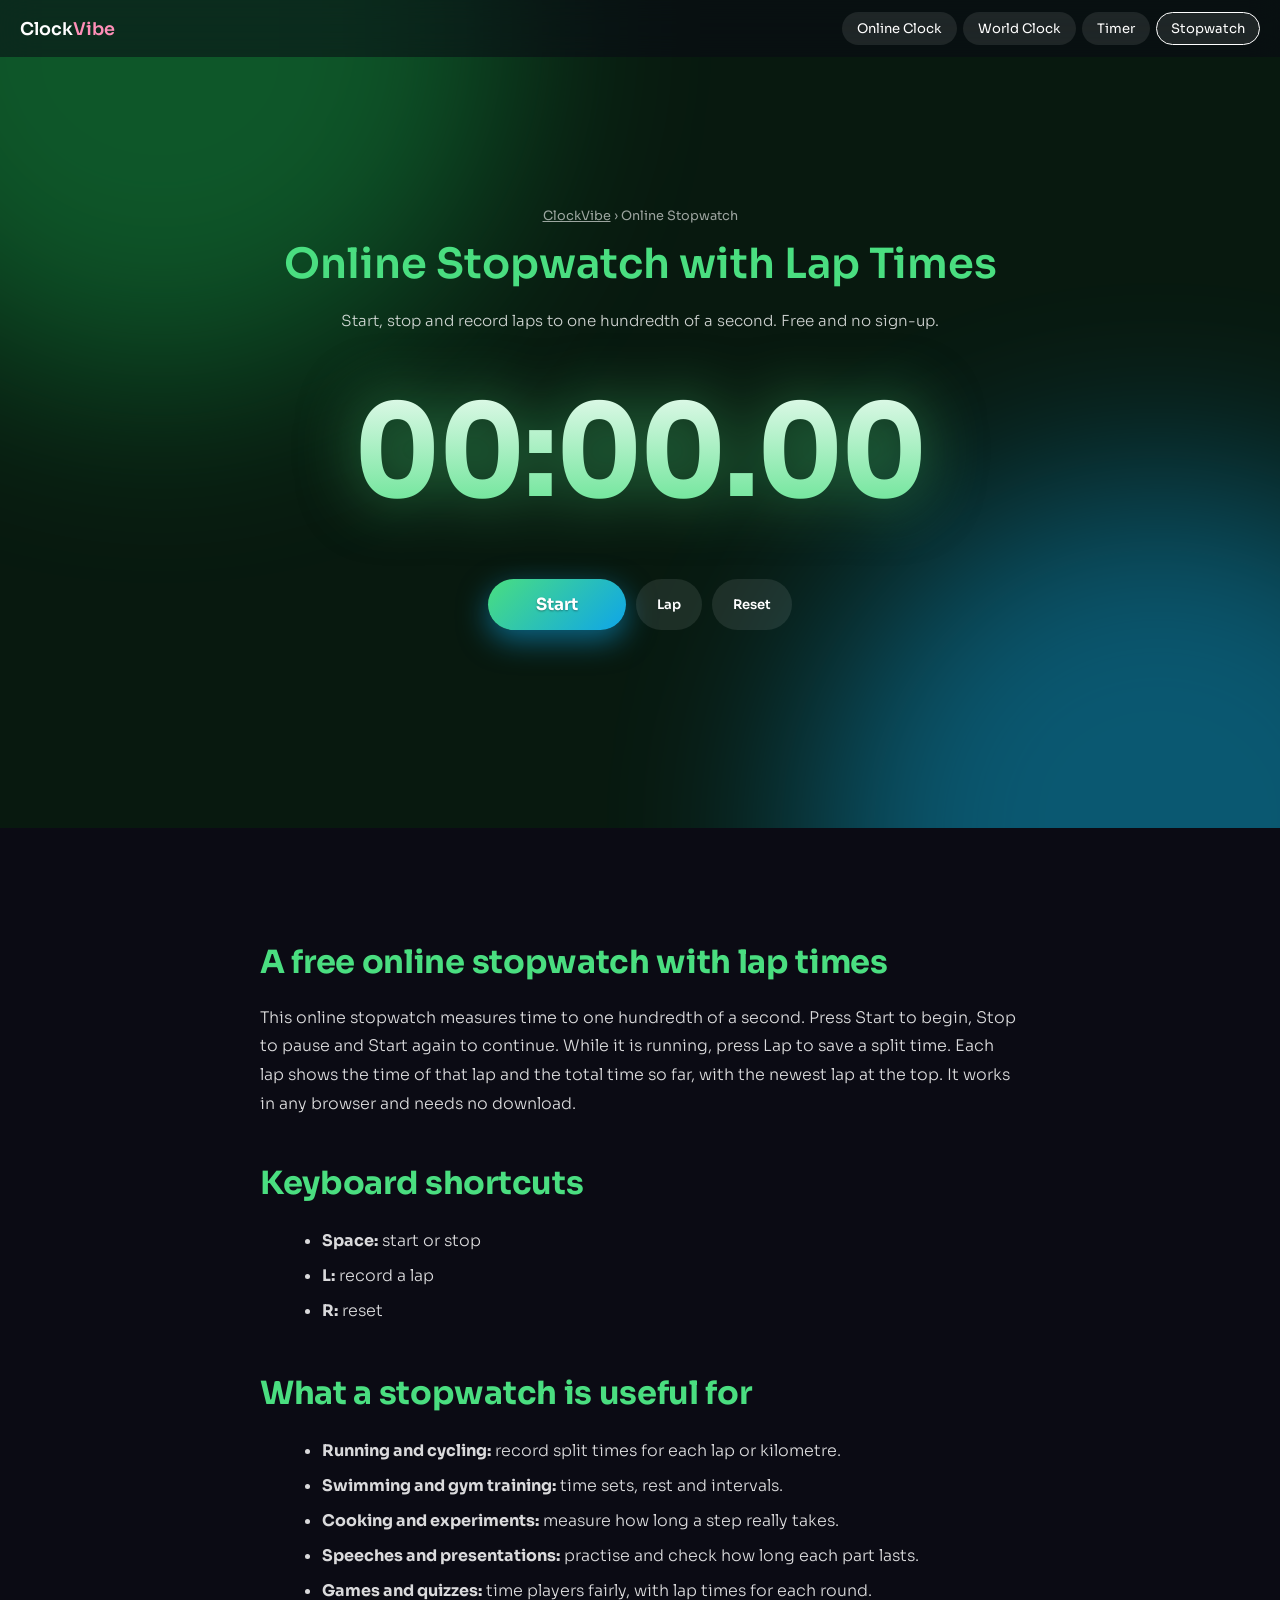
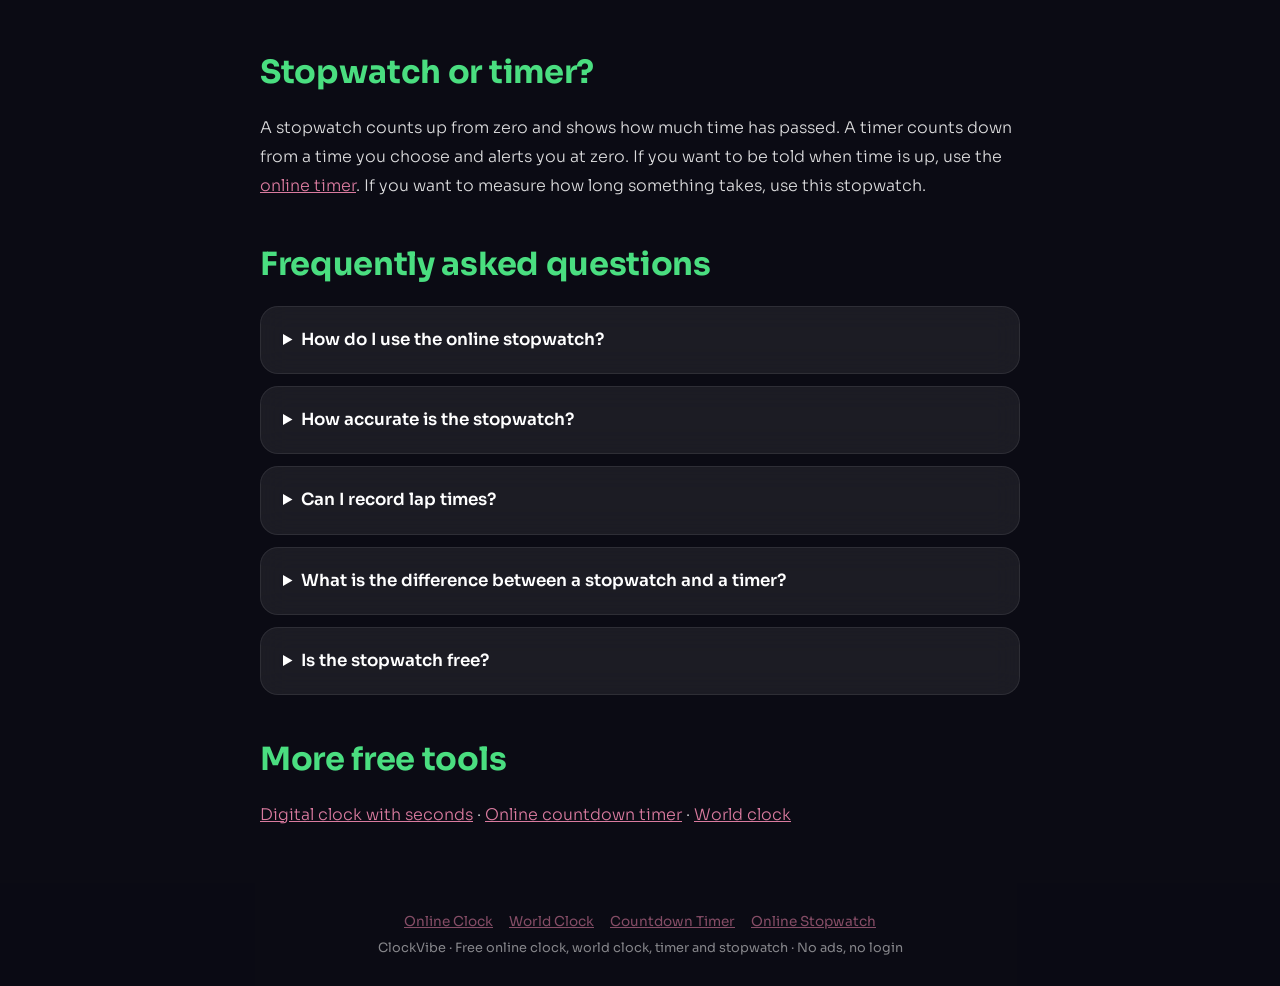
==== stopwatch/index.html @ 605ed170 "SEO fixes: meta tags, canonical, robots, duplicate sections removed" ====
<!doctype html>
<html lang="en">
<head>
<meta charset="utf-8">
<meta name="viewport" content="width=device-width, initial-scale=1, viewport-fit=cover">
<title>Online Stopwatch with Lap Times – Free | ClockVibe</title>
<meta name="description" content="Free online stopwatch with lap times, accurate to 0.01 second. Start, stop, lap and reset with one click or keyboard. No ads, no sign-up.">
<meta name="robots" content="index, follow, max-image-preview:large">
<link rel="canonical" href="https://digialclockvibe.online/stopwatch/">
<link rel="icon" href="/favicon.svg" type="image/svg+xml">
<meta name="theme-color" content="#140d2a">
<meta property="og:type" content="website">
<meta property="og:site_name" content="ClockVibe">
<meta property="og:url" content="https://digialclockvibe.online/stopwatch/">
<meta property="og:title" content="Online Stopwatch with Lap Times – Free | ClockVibe">
<meta property="og:description" content="Free online stopwatch with lap times, accurate to 0.01 second. Start, stop, lap and reset with one click or keyboard. No ads, no sign-up.">
<meta property="og:image" content="https://digialclockvibe.online/og-image.png">
<meta property="og:image:width" content="1200">
<meta property="og:image:height" content="630">
<meta name="twitter:card" content="summary_large_image">
<meta name="twitter:title" content="Online Stopwatch with Lap Times – Free | ClockVibe">
<meta name="twitter:description" content="Free online stopwatch with lap times, accurate to 0.01 second. Start, stop, lap and reset with one click or keyboard. No ads, no sign-up.">
<meta name="twitter:image" content="https://digialclockvibe.online/og-image.png">
<script type="application/ld+json">{"@context": "https://schema.org", "@graph": [{"@type": "WebApplication", "name": "Online Stopwatch", "url": "https://digialclockvibe.online/stopwatch/", "applicationCategory": "UtilitiesApplication", "operatingSystem": "Any (web browser)", "description": "Free online stopwatch with lap times, accurate to 0.01 second. Start, stop, lap and reset with one click or keyboard. No ads, no sign-up.", "offers": {"@type": "Offer", "price": "0", "priceCurrency": "USD"}}, {"@type": "BreadcrumbList", "itemListElement": [{"@type": "ListItem", "position": 1, "name": "ClockVibe", "item": "https://digialclockvibe.online/"}, {"@type": "ListItem", "position": 2, "name": "Online Stopwatch", "item": "https://digialclockvibe.online/stopwatch/"}]}, {"@type": "FAQPage", "mainEntity": [{"@type": "Question", "name": "How do I use the online stopwatch?", "acceptedAnswer": {"@type": "Answer", "text": "Press Start to begin timing, Lap to save a split time, Stop to pause and Reset to clear everything. You can also use the Space, L and R keys."}}, {"@type": "Question", "name": "How accurate is the stopwatch?", "acceptedAnswer": {"@type": "Answer", "text": "It shows hundredths of a second and uses your device clock, so it stays accurate even if the page is busy."}}, {"@type": "Question", "name": "Can I record lap times?", "acceptedAnswer": {"@type": "Answer", "text": "Yes. Press Lap while the stopwatch is running. Each lap shows its own time and the total time, and the newest lap appears first."}}, {"@type": "Question", "name": "What is the difference between a stopwatch and a timer?", "acceptedAnswer": {"@type": "Answer", "text": "A stopwatch counts up to measure elapsed time. A timer counts down and alerts you when it reaches zero."}}, {"@type": "Question", "name": "Is the stopwatch free?", "acceptedAnswer": {"@type": "Answer", "text": "Yes. It is free, has no ads and does not need a sign-up."}}]}]}</script>
<link href="https://fonts.googleapis.com/css2?family=Sora:wght@200;300;400;600;700&display=swap" rel="stylesheet">
<style>
:root{--fg:#fff;box-sizing:border-box}
*{box-sizing:inherit;margin:0}
html{scroll-behavior:smooth;scroll-padding-top:64px;scroll-snap-type:y proximity}
body{background:#0b0b14;color:var(--fg);font-family:Sora,system-ui,sans-serif;padding:env(safe-area-inset-top,0) env(safe-area-inset-right,0) env(safe-area-inset-bottom,0) env(safe-area-inset-left,0)}
header{position:fixed;top:0;left:0;right:0;z-index:5;display:flex;justify-content:space-between;align-items:center;gap:10px;flex-wrap:wrap;padding:12px 20px;background:rgba(10,10,20,.55);backdrop-filter:blur(16px);transition:opacity .5s}
.hide header{opacity:0}
.logo{font-weight:600;font-size:1.1rem}.logo i{font-style:normal;color:#ff8fb8}
nav,.tools{display:flex;gap:6px;flex-wrap:wrap}
a.n,button.chip{color:inherit;text-decoration:none;font:inherit;font-size:.82rem;background:rgba(255,255,255,.09);border:1px solid transparent;border-radius:999px;padding:7px 14px;cursor:pointer}
a.n:hover,button.chip:hover{background:rgba(255,255,255,.16)}
button.chip[aria-pressed=true]{border-color:#fff}
:focus-visible{outline:2px solid #fff;outline-offset:3px}
section{position:relative;min-height:100vh;display:flex;flex-direction:column;align-items:center;justify-content:center;text-align:center;padding:90px 20px 60px;overflow:hidden;background:var(--bg);scroll-snap-align:start;scroll-margin-top:0}
section::before,section::after{content:"";position:absolute;width:55vmax;height:55vmax;border-radius:50%;filter:blur(100px);opacity:.45;animation:drift 24s ease-in-out infinite alternate}
section::before{background:var(--b1);top:-25vmax;left:-15vmax}
section::after{background:var(--b2);bottom:-28vmax;right:-18vmax;animation-delay:-12s}
@keyframes drift{to{transform:translate(10vmax,6vmax) scale(1.15)}}
section>*{position:relative;z-index:1}
#clock{--bg:#140d2a;--ac:#ff8fb8;--b1:#6c3df0;--b2:#ff5fa2}
#world{--bg:#04202a;--ac:#5eead4;--b1:#0ea5a4;--b2:#2563eb}
#timer{--bg:#1d0f0b;--ac:#ffb054;--b1:#e8590c;--b2:#c2255c}
#stopwatch{--bg:#08190f;--ac:#4ade80;--b1:#16a34a;--b2:#0ea5e9}
h2{font-weight:700;font-size:clamp(1.8rem,4vw,2.8rem);letter-spacing:-.01em;color:var(--ac);margin-bottom:30px;text-shadow:0 0 30px color-mix(in srgb,var(--ac) 45%,transparent)}
.big{font-weight:700;font-size:clamp(4.2rem,20vw,16rem);line-height:1;letter-spacing:-.03em;font-variant-numeric:tabular-nums;background:linear-gradient(180deg,#fff 20%,var(--ac));-webkit-background-clip:text;background-clip:text;color:transparent;filter:drop-shadow(0 0 40px color-mix(in srgb,var(--ac) 45%,transparent))}
.big small{font-size:.3em;font-weight:600;letter-spacing:0;margin-left:.12em}
.date{margin-top:1.4rem;font-size:clamp(1rem,2.4vw,1.6rem);font-weight:300}
.zone{margin-top:.4rem;font-size:.85rem;opacity:.55}
.bar{width:min(520px,80vw);height:4px;border-radius:4px;background:rgba(255,255,255,.12);margin-top:2rem;overflow:hidden}
.bar i{display:block;height:100%;background:var(--ac);width:0}
.grid{display:grid;grid-template-columns:repeat(auto-fit,minmax(230px,1fr));gap:16px;width:min(1000px,100%)}
.card{text-align:left;background:rgba(255,255,255,.07);border:1px solid rgba(255,255,255,.08);border-radius:24px;padding:22px;backdrop-filter:blur(14px)}
.card b{font-weight:400;opacity:.75;display:flex;justify-content:space-between}
.card span{display:block;font-size:2.6rem;font-weight:200;margin:8px 0 2px;font-variant-numeric:tabular-nums}
.card em{font-style:normal;font-size:.78rem;opacity:.55}
.card .bar{width:100%;margin-top:14px;height:3px}
.ring{position:relative;width:min(80vw,400px);aspect-ratio:1;margin-bottom:30px;border-radius:50%;background:radial-gradient(circle,rgba(255,255,255,.1),transparent 70%)}
.ring svg{width:100%;height:100%;transform:rotate(-90deg);filter:drop-shadow(0 0 18px color-mix(in srgb,var(--ac) 50%,transparent))}
.ring circle{fill:none;stroke-width:11;stroke-linecap:round}
.ring .k{stroke:rgba(255,255,255,.28);stroke-width:4;stroke-linecap:butt;stroke-dasharray:1.5 6.67}
.ring .t{stroke:rgba(255,255,255,.12)}.ring .p{stroke:url(#tg)}
.ring div{position:absolute;inset:0;display:grid;place-items:center;font-size:clamp(3rem,12vw,5rem);font-weight:700;letter-spacing:-.02em;color:#fff;text-shadow:0 0 30px color-mix(in srgb,var(--ac) 60%,transparent);font-variant-numeric:tabular-nums}
.sw{font-size:clamp(3rem,13vw,8rem);font-weight:700;letter-spacing:-.02em;font-variant-numeric:tabular-nums;background:linear-gradient(180deg,#fff,var(--ac));-webkit-background-clip:text;background-clip:text;color:transparent;filter:drop-shadow(0 0 30px color-mix(in srgb,var(--ac) 55%,transparent));padding:10px 36px;margin-bottom:24px}
.row{display:flex;gap:10px;justify-content:center;flex-wrap:wrap;margin-top:12px}
.go{background:linear-gradient(135deg,var(--ac),var(--b2));color:#fff;text-shadow:0 1px 2px rgba(0,0,0,.35);border:0;border-radius:999px;padding:15px 48px;font:inherit;font-size:1.05rem;font-weight:700;cursor:pointer;box-shadow:0 10px 30px color-mix(in srgb,var(--b2) 55%,transparent);transition:transform .2s}
.go:hover{transform:translateY(-2px) scale(1.03)}
.row .chip{font-weight:600;padding:10px 20px}
@media(prefers-reduced-motion:no-preference){.ring.on svg{animation:pulse 2s ease-in-out infinite}}
@keyframes pulse{50%{transform:rotate(-90deg) scale(1.03)}}
.row input{width:100px;background:rgba(255,255,255,.09);border:0;border-radius:999px;padding:8px 14px;color:inherit;font:inherit;text-align:center}
ol{list-style:none;padding:0;margin-top:20px;max-height:170px;overflow:auto;width:min(340px,100%);font-variant-numeric:tabular-nums;font-weight:300}
li{display:flex;justify-content:space-between;padding:8px 4px;border-bottom:1px solid rgba(255,255,255,.1)}
.h1{font-size:clamp(1rem,2.4vw,1.4rem);font-weight:600;color:var(--ac);margin-bottom:1rem}
.lead{max-width:640px;margin:-14px auto 28px;font-size:.95rem;line-height:1.7;font-weight:300;opacity:.8}
#faq{--bg:#0e1126;--ac:#a5b4fc;--b1:#4f46e5;--b2:#0ea5e9;min-height:auto;padding-bottom:90px}
.faqs{width:min(760px,100%);text-align:left}
details{background:rgba(255,255,255,.07);border:1px solid rgba(255,255,255,.08);border-radius:18px;padding:18px 22px;margin-bottom:12px;backdrop-filter:blur(14px)}
summary{cursor:pointer;font-weight:600;font-size:1.05rem}
details p{margin-top:12px;line-height:1.7;opacity:.8;font-weight:300}
footer{padding:30px;text-align:center;font-size:.8rem;opacity:.5;background:#0b0b14}
@media(max-width:600px){nav{display:none}}
@media(prefers-reduced-motion:reduce){section::before,section::after{animation:none}html{scroll-behavior:auto}}

body.pg section.tool{min-height:92vh}
.pg #tool{--bg:var(--tbg)}
.txt{background:#0b0b14;padding:70px 20px 40px}
.txt article{max-width:760px;margin:0 auto;text-align:left;line-height:1.8;font-weight:300}
.txt h2{font-size:clamp(1.4rem,3vw,2rem);margin:36px 0 12px;text-shadow:none;color:var(--tac)}
.txt p{opacity:.85;margin-bottom:14px}
.txt ul{margin:0 0 14px 22px;opacity:.85}
.txt li{display:list-item;border:0;padding:3px 0}
.txt a,footer a{color:#ff8fb8}
.txt .faqs{margin-top:10px}
.crumb{font-size:.8rem;opacity:.6;margin-bottom:14px}
.crumb a{color:inherit}
header .logo a{color:inherit;text-decoration:none}
a.n[aria-current=page]{border-color:#fff}
footer nav{display:flex;justify-content:center;gap:16px;margin-bottom:10px}
footer nav a{font-size:.85rem}
</style>
</head>
<body class="pg" style="--tac:#4ade80">
<header><div class="logo"><a href="/">Clock<i>Vibe</i></a></div><nav style="display:flex"><a class="n" href="/">Online Clock</a><a class="n" href="/world-clock/">World Clock</a><a class="n" href="/timer/">Timer</a><a class="n" href="/stopwatch/" aria-current="page">Stopwatch</a></nav></header>
<section id="tool" class="tool" style="--tbg:#08190f;--ac:#4ade80;--b1:#16a34a;--b2:#0ea5e9">
 <div class="crumb"><a href="/">ClockVibe</a> › Online Stopwatch</div>
 <h1 class="h1" style="font-size:clamp(1.5rem,4vw,2.6rem);margin-bottom:18px">Online Stopwatch with Lap Times</h1>
 <p class="lead" style="margin-top:0">Start, stop and record laps to one hundredth of a second. Free and no sign-up.</p>
 <div class="sw" id="swt">00:00.00</div>
 <div class="row"><button class="go" id="swgo">Start</button><button class="chip" id="swlap">Lap</button><button class="chip" id="swrs">Reset</button></div>
 <ol id="laps"></ol>
</section>
<section class="txt"><article>
<h2>A free online stopwatch with lap times</h2>
<p>This online stopwatch measures time to one hundredth of a second. Press Start to begin, Stop to pause and Start again to continue. While it is running, press Lap to save a split time. Each lap shows the time of that lap and the total time so far, with the newest lap at the top. It works in any browser and needs no download.</p>
<h2>Keyboard shortcuts</h2>
<ul><li><b>Space:</b> start or stop</li><li><b>L:</b> record a lap</li><li><b>R:</b> reset</li></ul>
<h2>What a stopwatch is useful for</h2>
<ul><li><b>Running and cycling:</b> record split times for each lap or kilometre.</li><li><b>Swimming and gym training:</b> time sets, rest and intervals.</li><li><b>Cooking and experiments:</b> measure how long a step really takes.</li><li><b>Speeches and presentations:</b> practise and check how long each part lasts.</li><li><b>Games and quizzes:</b> time players fairly, with lap times for each round.</li></ul>
<h2>Stopwatch or timer?</h2>
<p>A stopwatch counts up from zero and shows how much time has passed. A timer counts down from a time you choose and alerts you at zero. If you want to be told when time is up, use the <a href="/timer/">online timer</a>. If you want to measure how long something takes, use this stopwatch.</p>
<h2>Frequently asked questions</h2>
<div class="faqs"><details><summary>How do I use the online stopwatch?</summary><p>Press Start to begin timing, Lap to save a split time, Stop to pause and Reset to clear everything. You can also use the Space, L and R keys.</p></details><details><summary>How accurate is the stopwatch?</summary><p>It shows hundredths of a second and uses your device clock, so it stays accurate even if the page is busy.</p></details><details><summary>Can I record lap times?</summary><p>Yes. Press Lap while the stopwatch is running. Each lap shows its own time and the total time, and the newest lap appears first.</p></details><details><summary>What is the difference between a stopwatch and a timer?</summary><p>A stopwatch counts up to measure elapsed time. A timer counts down and alerts you when it reaches zero.</p></details><details><summary>Is the stopwatch free?</summary><p>Yes. It is free, has no ads and does not need a sign-up.</p></details></div>
<h2>More free tools</h2>
<p><a href="/">Digital clock with seconds</a> · <a href="/timer/">Online countdown timer</a> · <a href="/world-clock/">World clock</a></p>
</article></section>
<footer><nav><a href="/">Online Clock</a><a href="/world-clock/">World Clock</a><a href="/timer/">Countdown Timer</a><a href="/stopwatch/">Online Stopwatch</a></nav>ClockVibe · Free online clock, world clock, timer and stopwatch · No ads, no login</footer>
<script>
const $=s=>document.querySelector(s),$$=s=>[...document.querySelectorAll(s)],pad=n=>String(n).padStart(2,'0');
let W={t:0,run:false,s:0},lastLap=0;
const el=()=>W.t+(W.run?Date.now()-W.s:0);
const fmt=e=>pad(Math.floor(e/60000))+':'+pad(Math.floor(e/1000)%60)+'.'+pad(Math.floor(e/10)%100);
const go=()=>{if(W.run)W.t+=Date.now()-W.s;else W.s=Date.now();W.run=!W.run;$('#swgo').textContent=W.run?'Stop':'Start'};
const lap=()=>{const e=el();if(!e)return;const li=document.createElement('li');li.innerHTML=`<span>Lap ${$('#laps').children.length+1}</span><span>${fmt(e-lastLap)}</span><span>${fmt(e)}</span>`;lastLap=e;$('#laps').prepend(li)};
const rs=()=>{W={t:0,run:false,s:0};lastLap=0;$('#laps').innerHTML='';$('#swgo').textContent='Start'};
$('#swgo').onclick=go;$('#swlap').onclick=lap;$('#swrs').onclick=rs;
addEventListener('keydown',e=>{if(e.code==='Space'){e.preventDefault();go()}else if(e.key==='l'||e.key==='L')lap();else if(e.key==='r'||e.key==='R')rs()});
function tick(){const t=fmt(el());$('#swt').textContent=t;document.title=W.run?t+' – Online Stopwatch | ClockVibe':'Online Stopwatch with Lap Times – Free | ClockVibe'}
tick();setInterval(tick,30);
</script>
</body>
</html>
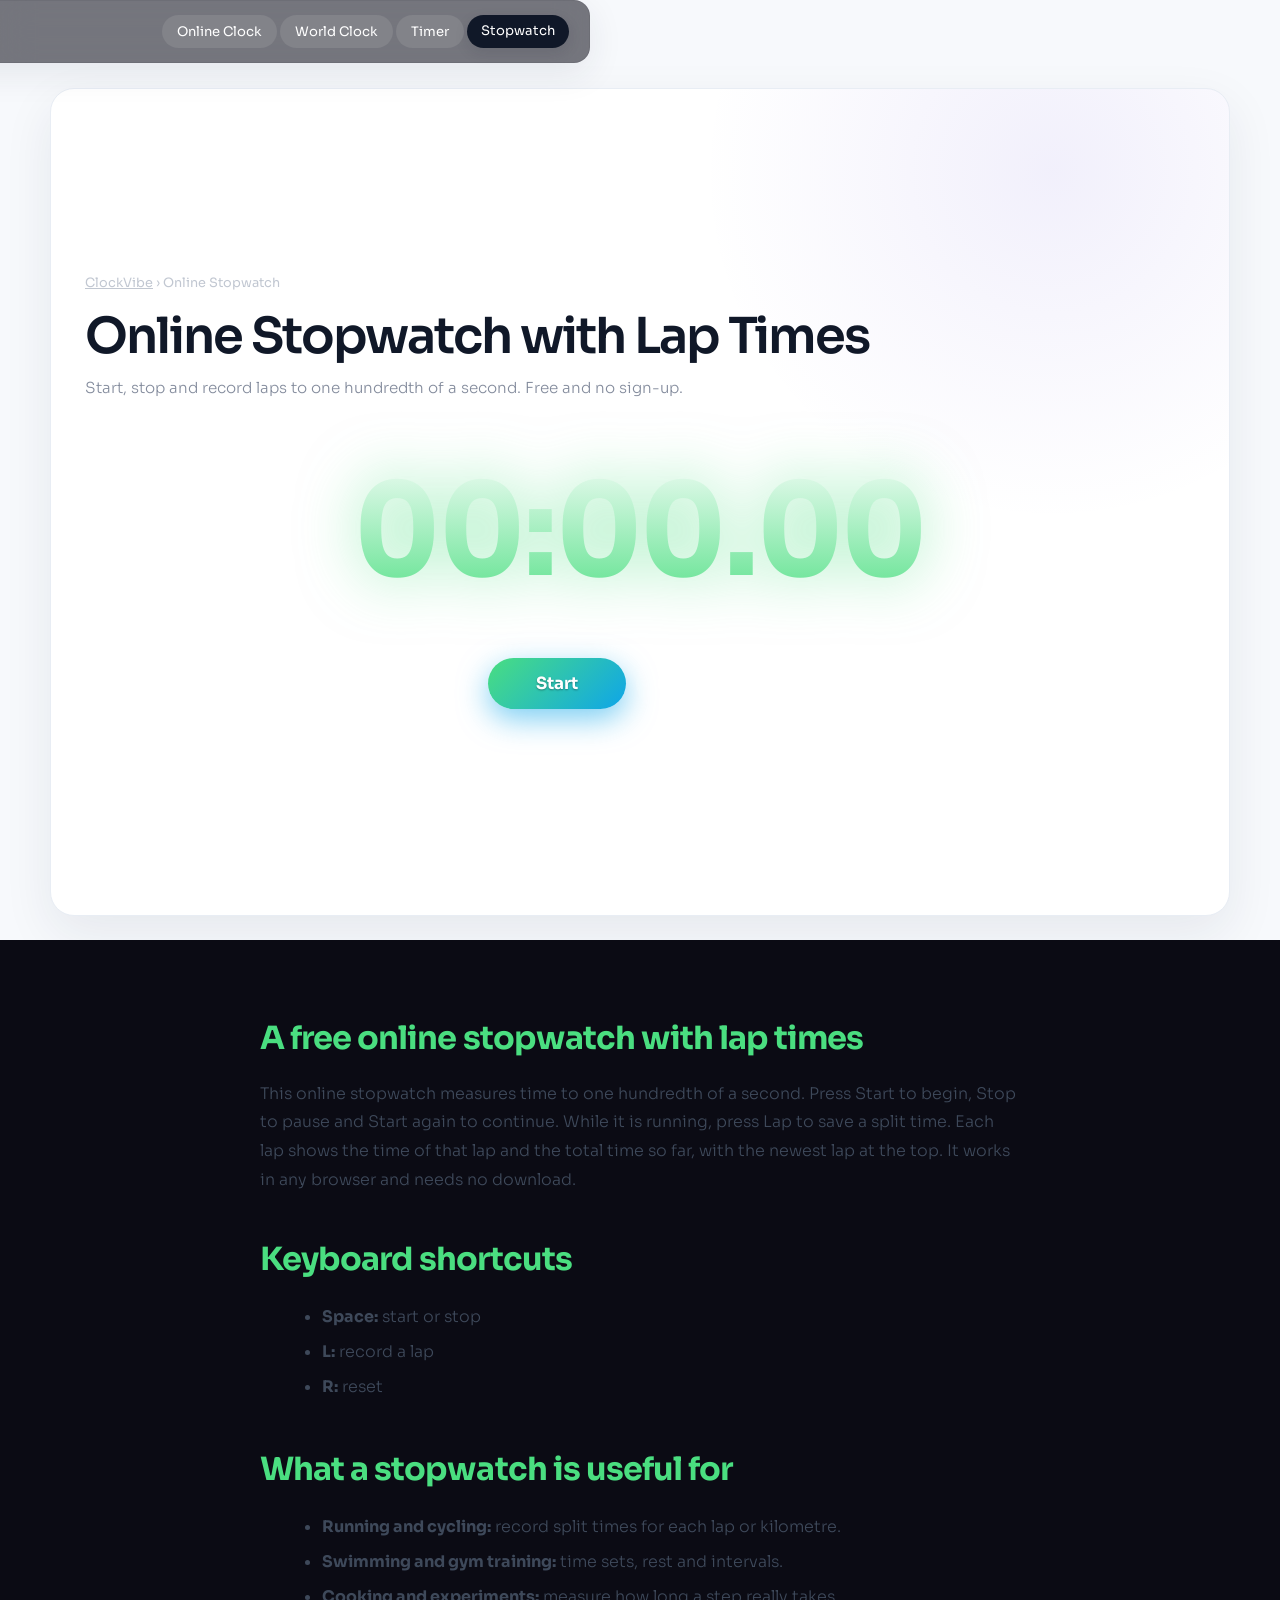
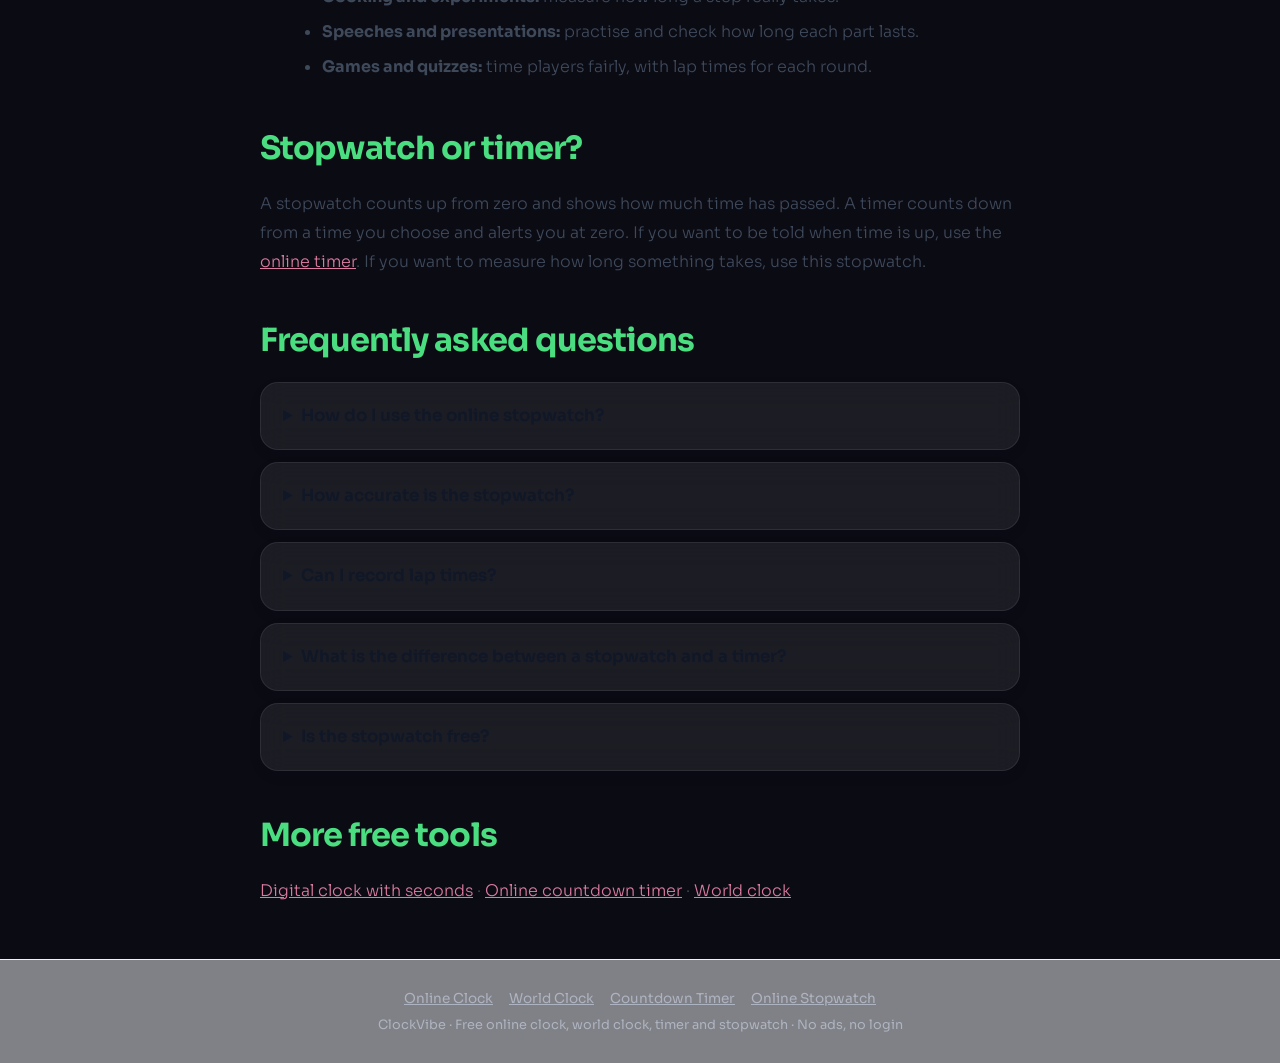
==== commit 0d2f0753: "SEO: update sitemap lastmod, add CSS preload hints, track assets folder" ====
--- a/stopwatch/index.html
+++ b/stopwatch/index.html
@@ -5,12 +5,15 @@
 <meta name="viewport" content="width=device-width, initial-scale=1, viewport-fit=cover">
 <title>Online Stopwatch with Lap Times – Free | ClockVibe</title>
 <meta name="description" content="Free online stopwatch with lap times, accurate to 0.01 second. Start, stop, lap and reset with one click or keyboard. No ads, no sign-up.">
+<meta name="keywords" content="online stopwatch, free stopwatch, stopwatch with lap times, lap timer, split timer, digital stopwatch">
+<meta name="author" content="ClockVibe">
 <meta name="robots" content="index, follow, max-image-preview:large">
 <link rel="canonical" href="https://digialclockvibe.online/stopwatch/">
 <link rel="icon" href="/favicon.svg" type="image/svg+xml">
 <meta name="theme-color" content="#140d2a">
 <meta property="og:type" content="website">
 <meta property="og:site_name" content="ClockVibe">
+<meta property="og:locale" content="en_US">
 <meta property="og:url" content="https://digialclockvibe.online/stopwatch/">
 <meta property="og:title" content="Online Stopwatch with Lap Times – Free | ClockVibe">
 <meta property="og:description" content="Free online stopwatch with lap times, accurate to 0.01 second. Start, stop, lap and reset with one click or keyboard. No ads, no sign-up.">
@@ -22,7 +25,11 @@
 <meta name="twitter:description" content="Free online stopwatch with lap times, accurate to 0.01 second. Start, stop, lap and reset with one click or keyboard. No ads, no sign-up.">
 <meta name="twitter:image" content="https://digialclockvibe.online/og-image.png">
 <script type="application/ld+json">{"@context": "https://schema.org", "@graph": [{"@type": "WebApplication", "name": "Online Stopwatch", "url": "https://digialclockvibe.online/stopwatch/", "applicationCategory": "UtilitiesApplication", "operatingSystem": "Any (web browser)", "description": "Free online stopwatch with lap times, accurate to 0.01 second. Start, stop, lap and reset with one click or keyboard. No ads, no sign-up.", "offers": {"@type": "Offer", "price": "0", "priceCurrency": "USD"}}, {"@type": "BreadcrumbList", "itemListElement": [{"@type": "ListItem", "position": 1, "name": "ClockVibe", "item": "https://digialclockvibe.online/"}, {"@type": "ListItem", "position": 2, "name": "Online Stopwatch", "item": "https://digialclockvibe.online/stopwatch/"}]}, {"@type": "FAQPage", "mainEntity": [{"@type": "Question", "name": "How do I use the online stopwatch?", "acceptedAnswer": {"@type": "Answer", "text": "Press Start to begin timing, Lap to save a split time, Stop to pause and Reset to clear everything. You can also use the Space, L and R keys."}}, {"@type": "Question", "name": "How accurate is the stopwatch?", "acceptedAnswer": {"@type": "Answer", "text": "It shows hundredths of a second and uses your device clock, so it stays accurate even if the page is busy."}}, {"@type": "Question", "name": "Can I record lap times?", "acceptedAnswer": {"@type": "Answer", "text": "Yes. Press Lap while the stopwatch is running. Each lap shows its own time and the total time, and the newest lap appears first."}}, {"@type": "Question", "name": "What is the difference between a stopwatch and a timer?", "acceptedAnswer": {"@type": "Answer", "text": "A stopwatch counts up to measure elapsed time. A timer counts down and alerts you when it reaches zero."}}, {"@type": "Question", "name": "Is the stopwatch free?", "acceptedAnswer": {"@type": "Answer", "text": "Yes. It is free, has no ads and does not need a sign-up."}}]}]}</script>
+<link rel="preconnect" href="https://fonts.googleapis.com">
+<link rel="preconnect" href="https://fonts.gstatic.com" crossorigin>
 <link href="https://fonts.googleapis.com/css2?family=Sora:wght@200;300;400;600;700&display=swap" rel="stylesheet">
+<link rel="preload" href="/assets/site.css" as="style">
+<link rel="stylesheet" href="/assets/site.css">
 <style>
 :root{--fg:#fff;box-sizing:border-box}
 *{box-sizing:inherit;margin:0}
--- a/assets/site.css
+++ b/assets/site.css
@@ -0,0 +1,332 @@
+:root {
+  --ink: #101828;
+  --muted: #667085;
+  --line: #e8edf4;
+  --surface: #ffffff;
+  --surface-soft: #f7f9fc;
+  --brand: #6956d9;
+  --brand-dark: #4e3bb8;
+  --teal: #159a8c;
+  --page: #f3f6fb;
+}
+
+* { box-sizing: border-box; }
+html { scroll-behavior: smooth; scroll-padding-top: 86px; }
+body {
+  background: var(--page);
+  color: var(--ink);
+  font-family: Sora, Inter, system-ui, -apple-system, sans-serif;
+  min-height: 100vh;
+}
+body.pg { background: #f7f9fc; }
+body.hide header { opacity: 1; }
+
+header {
+  top: 16px;
+  left: 50%;
+  right: auto;
+  width: min(1180px, calc(100% - 32px));
+  transform: translateX(-50%);
+  padding: 8px;
+  border: 1px solid rgba(16, 24, 40, .08);
+  border-radius: 16px;
+  background: rgba(255, 255, 255, .92);
+  box-shadow: 0 10px 35px rgba(28, 39, 70, .09);
+  backdrop-filter: blur(18px);
+  flex-wrap: nowrap;
+}
+header .logo {
+  padding: 8px 10px;
+  color: var(--ink);
+  font-size: 1.05rem;
+}
+header .logo i { color: var(--brand); }
+header nav {
+  margin-left: auto;
+  gap: 3px;
+  flex-wrap: nowrap;
+}
+a.n, button.chip {
+  color: #475467;
+  background: transparent;
+  border: 0;
+  border-radius: 10px;
+  padding: 9px 12px;
+  font-size: .82rem;
+  font-weight: 600;
+  transition: .2s ease;
+}
+a.n:hover, button.chip:hover {
+  color: var(--ink);
+  background: #f1f3f8;
+}
+a.n[aria-current="page"], button.chip[aria-pressed="true"] {
+  color: #fff;
+  background: var(--ink);
+  border: 0;
+  box-shadow: 0 5px 14px rgba(16, 24, 40, .12);
+}
+:focus-visible { outline: 3px solid rgba(105, 86, 217, .28); outline-offset: 2px; }
+
+body.pg section.tool {
+  min-height: auto;
+  align-items: flex-start;
+  text-align: left;
+  width: min(1180px, calc(100% - 32px));
+  margin: 88px auto 24px;
+  padding: 34px;
+  border: 1px solid var(--line);
+  border-radius: 24px;
+  background:
+    radial-gradient(circle at 85% 10%, rgba(105, 86, 217, .09), transparent 28%),
+    var(--surface);
+  box-shadow: 0 18px 50px rgba(28, 39, 70, .08);
+  overflow: visible;
+  scroll-snap-align: none;
+}
+body.pg section.tool::before,
+body.pg section.tool::after { display: none; }
+.crumb { color: #98a2b3; margin-bottom: 10px; }
+.crumb a { color: #667085; }
+.h1 {
+  width: 100%;
+  color: var(--ink) !important;
+  text-shadow: none !important;
+  margin: 0 0 8px !important;
+  font-size: clamp(1.8rem, 4vw, 3.1rem) !important;
+  letter-spacing: -.04em;
+}
+.lead {
+  max-width: 650px;
+  margin: 0 0 24px !important;
+  color: var(--muted);
+  font-size: .95rem;
+  line-height: 1.7;
+  opacity: 1;
+}
+
+.world-toolbar {
+  width: 100%;
+  display: flex;
+  align-items: center;
+  justify-content: space-between;
+  gap: 12px;
+  margin: 0 0 18px;
+}
+.world-search {
+  width: min(280px, 100%);
+  height: 42px;
+  border: 1px solid var(--line);
+  border-radius: 10px;
+  background: var(--surface-soft);
+  color: var(--ink);
+  padding: 0 14px;
+  font: 600 .86rem Sora, sans-serif;
+}
+.world-search::placeholder { color: #98a2b3; }
+.world-toolbar .row { margin: 0; }
+.world-toolbar .chip {
+  border: 1px solid var(--line);
+  background: var(--surface);
+  color: #475467;
+}
+.world-toolbar .chip[aria-pressed="true"] {
+  color: #fff;
+  background: var(--brand);
+  border-color: var(--brand);
+}
+
+.grid {
+  grid-template-columns: repeat(4, minmax(0, 1fr));
+  gap: 12px;
+  width: 100%;
+}
+.card {
+  min-height: 166px;
+  text-align: left;
+  background: var(--surface-soft);
+  border: 1px solid var(--line);
+  border-radius: 16px;
+  padding: 16px;
+  backdrop-filter: none;
+  transition: .2s ease;
+}
+.card:hover {
+  transform: translateY(-2px);
+  border-color: #d9dfea;
+  box-shadow: 0 12px 28px rgba(28, 39, 70, .08);
+}
+.card b {
+  color: #344054;
+  font-size: .82rem;
+  font-weight: 700;
+  opacity: 1;
+  align-items: center;
+}
+.card b q {
+  width: 30px;
+  height: 30px;
+  display: grid;
+  place-items: center;
+  border: 1px solid var(--line);
+  border-radius: 50%;
+  background: #fff;
+  font-size: .9rem;
+}
+.card span {
+  color: var(--ink);
+  font-size: clamp(1.55rem, 3vw, 2.15rem);
+  font-weight: 600;
+  letter-spacing: -.04em;
+  margin: 14px 0 5px;
+}
+.card em { color: #667085; opacity: 1; }
+.card .bar {
+  width: 100%;
+  height: 3px;
+  margin-top: 16px;
+  background: #e9edf4;
+  border-radius: 99px;
+}
+.card .bar i { background: var(--brand); }
+
+.txt {
+  background: #f7f9fc;
+  padding: 64px 20px 80px;
+  text-align: left;
+}
+.txt article {
+  max-width: 1180px;
+  color: var(--ink);
+  line-height: 1.8;
+  font-weight: 400;
+}
+.txt h2 {
+  color: var(--ink);
+  text-shadow: none;
+  font-size: clamp(1.45rem, 3vw, 2rem);
+  letter-spacing: -.03em;
+  margin: 44px 0 14px;
+}
+.txt h2:first-child { margin-top: 0; }
+.txt p, .txt ul { color: #475467; opacity: 1; }
+.txt a, footer a { color: var(--brand-dark); }
+.faqs { width: 100%; }
+details {
+  background: #fff;
+  border: 1px solid var(--line);
+  border-radius: 14px;
+  padding: 17px 20px;
+  box-shadow: 0 5px 18px rgba(28, 39, 70, .03);
+}
+summary { color: var(--ink); }
+details p { color: #667085; }
+
+.ring {
+  margin: 10px auto 24px;
+  background: #fff;
+  box-shadow: 0 16px 45px rgba(28, 39, 70, .08);
+  border: 1px solid var(--line);
+}
+.ring div { color: var(--ink); text-shadow: none; }
+.sw {
+  color: var(--ink);
+  background: none;
+  filter: none;
+  text-shadow: none;
+  margin: 16px auto 24px;
+}
+.row { width: 100%; }
+.go {
+  background: var(--ink);
+  box-shadow: 0 10px 22px rgba(16, 24, 40, .14);
+  color: #fff;
+  text-shadow: none;
+  border-radius: 12px;
+  padding: 12px 28px;
+}
+.row input {
+  background: #fff;
+  border: 1px solid var(--line);
+  border-radius: 10px;
+  color: var(--ink);
+}
+ol { color: #475467; }
+li { border-bottom-color: var(--line); }
+
+footer {
+  background: #fff;
+  border-top: 1px solid var(--line);
+  color: #667085;
+  opacity: 1;
+}
+footer nav a { color: #667085; }
+
+body:not(.pg) header {
+  top: 16px;
+  left: 50%;
+  right: auto;
+  width: min(1180px, calc(100% - 32px));
+  transform: translateX(-50%);
+  border: 1px solid rgba(255, 255, 255, .09);
+  border-radius: 16px;
+  background: rgba(13, 18, 35, .72);
+  box-shadow: 0 12px 38px rgba(0, 0, 0, .18);
+}
+body:not(.pg) header .logo { color: #fff; }
+body:not(.pg) a.n { color: rgba(255, 255, 255, .72); }
+body:not(.pg) a.n:hover { color: #fff; background: rgba(255, 255, 255, .08); }
+body:not(.pg) a.n[aria-current="page"] {
+  color: #fff;
+  background: rgba(255, 255, 255, .12);
+  border: 1px solid rgba(255, 255, 255, .12);
+}
+body:not(.pg) section {
+  width: min(1180px, calc(100% - 32px));
+  min-height: calc(100vh - 128px);
+  margin: 104px auto 24px;
+  padding: 54px 30px;
+  border: 1px solid rgba(255, 255, 255, .08);
+  border-radius: 24px;
+  box-shadow: 0 24px 70px rgba(0, 0, 0, .18);
+  overflow: hidden;
+}
+body:not(.pg) section::before,
+body:not(.pg) section::after {
+  width: 38vmax;
+  height: 38vmax;
+  filter: blur(110px);
+  opacity: .34;
+}
+body:not(.pg) #faq {
+  min-height: auto;
+  padding: 54px 30px 70px;
+}
+body:not(.pg) footer { border: 0; background: #090b14; color: rgba(255, 255, 255, .48); }
+body:not(.pg) footer nav a { color: rgba(255, 255, 255, .58); }
+
+@media (max-width: 900px) {
+  .grid { grid-template-columns: repeat(2, minmax(0, 1fr)); }
+}
+@media (max-width: 620px) {
+  header {
+    top: 8px;
+    width: calc(100% - 16px);
+  }
+  header nav { gap: 0; }
+  a.n { padding: 8px 7px; font-size: .72rem; }
+  header .logo { display: none; }
+  body.pg section.tool {
+    width: calc(100% - 16px);
+    margin-top: 68px;
+    padding: 22px 14px;
+    border-radius: 18px;
+  }
+  .world-toolbar { align-items: stretch; flex-direction: column; }
+  .world-search { width: 100%; }
+  .world-toolbar .row { justify-content: flex-start; }
+  .grid { grid-template-columns: 1fr; }
+  .card { min-height: 150px; }
+  .txt { padding: 48px 16px 64px; }
+  footer nav { display: flex; }
+}
--- a/assets/site.css
+++ b/assets/site.css
@@ -0,0 +1,332 @@
+:root {
+  --ink: #101828;
+  --muted: #667085;
+  --line: #e8edf4;
+  --surface: #ffffff;
+  --surface-soft: #f7f9fc;
+  --brand: #6956d9;
+  --brand-dark: #4e3bb8;
+  --teal: #159a8c;
+  --page: #f3f6fb;
+}
+
+* { box-sizing: border-box; }
+html { scroll-behavior: smooth; scroll-padding-top: 86px; }
+body {
+  background: var(--page);
+  color: var(--ink);
+  font-family: Sora, Inter, system-ui, -apple-system, sans-serif;
+  min-height: 100vh;
+}
+body.pg { background: #f7f9fc; }
+body.hide header { opacity: 1; }
+
+header {
+  top: 16px;
+  left: 50%;
+  right: auto;
+  width: min(1180px, calc(100% - 32px));
+  transform: translateX(-50%);
+  padding: 8px;
+  border: 1px solid rgba(16, 24, 40, .08);
+  border-radius: 16px;
+  background: rgba(255, 255, 255, .92);
+  box-shadow: 0 10px 35px rgba(28, 39, 70, .09);
+  backdrop-filter: blur(18px);
+  flex-wrap: nowrap;
+}
+header .logo {
+  padding: 8px 10px;
+  color: var(--ink);
+  font-size: 1.05rem;
+}
+header .logo i { color: var(--brand); }
+header nav {
+  margin-left: auto;
+  gap: 3px;
+  flex-wrap: nowrap;
+}
+a.n, button.chip {
+  color: #475467;
+  background: transparent;
+  border: 0;
+  border-radius: 10px;
+  padding: 9px 12px;
+  font-size: .82rem;
+  font-weight: 600;
+  transition: .2s ease;
+}
+a.n:hover, button.chip:hover {
+  color: var(--ink);
+  background: #f1f3f8;
+}
+a.n[aria-current="page"], button.chip[aria-pressed="true"] {
+  color: #fff;
+  background: var(--ink);
+  border: 0;
+  box-shadow: 0 5px 14px rgba(16, 24, 40, .12);
+}
+:focus-visible { outline: 3px solid rgba(105, 86, 217, .28); outline-offset: 2px; }
+
+body.pg section.tool {
+  min-height: auto;
+  align-items: flex-start;
+  text-align: left;
+  width: min(1180px, calc(100% - 32px));
+  margin: 88px auto 24px;
+  padding: 34px;
+  border: 1px solid var(--line);
+  border-radius: 24px;
+  background:
+    radial-gradient(circle at 85% 10%, rgba(105, 86, 217, .09), transparent 28%),
+    var(--surface);
+  box-shadow: 0 18px 50px rgba(28, 39, 70, .08);
+  overflow: visible;
+  scroll-snap-align: none;
+}
+body.pg section.tool::before,
+body.pg section.tool::after { display: none; }
+.crumb { color: #98a2b3; margin-bottom: 10px; }
+.crumb a { color: #667085; }
+.h1 {
+  width: 100%;
+  color: var(--ink) !important;
+  text-shadow: none !important;
+  margin: 0 0 8px !important;
+  font-size: clamp(1.8rem, 4vw, 3.1rem) !important;
+  letter-spacing: -.04em;
+}
+.lead {
+  max-width: 650px;
+  margin: 0 0 24px !important;
+  color: var(--muted);
+  font-size: .95rem;
+  line-height: 1.7;
+  opacity: 1;
+}
+
+.world-toolbar {
+  width: 100%;
+  display: flex;
+  align-items: center;
+  justify-content: space-between;
+  gap: 12px;
+  margin: 0 0 18px;
+}
+.world-search {
+  width: min(280px, 100%);
+  height: 42px;
+  border: 1px solid var(--line);
+  border-radius: 10px;
+  background: var(--surface-soft);
+  color: var(--ink);
+  padding: 0 14px;
+  font: 600 .86rem Sora, sans-serif;
+}
+.world-search::placeholder { color: #98a2b3; }
+.world-toolbar .row { margin: 0; }
+.world-toolbar .chip {
+  border: 1px solid var(--line);
+  background: var(--surface);
+  color: #475467;
+}
+.world-toolbar .chip[aria-pressed="true"] {
+  color: #fff;
+  background: var(--brand);
+  border-color: var(--brand);
+}
+
+.grid {
+  grid-template-columns: repeat(4, minmax(0, 1fr));
+  gap: 12px;
+  width: 100%;
+}
+.card {
+  min-height: 166px;
+  text-align: left;
+  background: var(--surface-soft);
+  border: 1px solid var(--line);
+  border-radius: 16px;
+  padding: 16px;
+  backdrop-filter: none;
+  transition: .2s ease;
+}
+.card:hover {
+  transform: translateY(-2px);
+  border-color: #d9dfea;
+  box-shadow: 0 12px 28px rgba(28, 39, 70, .08);
+}
+.card b {
+  color: #344054;
+  font-size: .82rem;
+  font-weight: 700;
+  opacity: 1;
+  align-items: center;
+}
+.card b q {
+  width: 30px;
+  height: 30px;
+  display: grid;
+  place-items: center;
+  border: 1px solid var(--line);
+  border-radius: 50%;
+  background: #fff;
+  font-size: .9rem;
+}
+.card span {
+  color: var(--ink);
+  font-size: clamp(1.55rem, 3vw, 2.15rem);
+  font-weight: 600;
+  letter-spacing: -.04em;
+  margin: 14px 0 5px;
+}
+.card em { color: #667085; opacity: 1; }
+.card .bar {
+  width: 100%;
+  height: 3px;
+  margin-top: 16px;
+  background: #e9edf4;
+  border-radius: 99px;
+}
+.card .bar i { background: var(--brand); }
+
+.txt {
+  background: #f7f9fc;
+  padding: 64px 20px 80px;
+  text-align: left;
+}
+.txt article {
+  max-width: 1180px;
+  color: var(--ink);
+  line-height: 1.8;
+  font-weight: 400;
+}
+.txt h2 {
+  color: var(--ink);
+  text-shadow: none;
+  font-size: clamp(1.45rem, 3vw, 2rem);
+  letter-spacing: -.03em;
+  margin: 44px 0 14px;
+}
+.txt h2:first-child { margin-top: 0; }
+.txt p, .txt ul { color: #475467; opacity: 1; }
+.txt a, footer a { color: var(--brand-dark); }
+.faqs { width: 100%; }
+details {
+  background: #fff;
+  border: 1px solid var(--line);
+  border-radius: 14px;
+  padding: 17px 20px;
+  box-shadow: 0 5px 18px rgba(28, 39, 70, .03);
+}
+summary { color: var(--ink); }
+details p { color: #667085; }
+
+.ring {
+  margin: 10px auto 24px;
+  background: #fff;
+  box-shadow: 0 16px 45px rgba(28, 39, 70, .08);
+  border: 1px solid var(--line);
+}
+.ring div { color: var(--ink); text-shadow: none; }
+.sw {
+  color: var(--ink);
+  background: none;
+  filter: none;
+  text-shadow: none;
+  margin: 16px auto 24px;
+}
+.row { width: 100%; }
+.go {
+  background: var(--ink);
+  box-shadow: 0 10px 22px rgba(16, 24, 40, .14);
+  color: #fff;
+  text-shadow: none;
+  border-radius: 12px;
+  padding: 12px 28px;
+}
+.row input {
+  background: #fff;
+  border: 1px solid var(--line);
+  border-radius: 10px;
+  color: var(--ink);
+}
+ol { color: #475467; }
+li { border-bottom-color: var(--line); }
+
+footer {
+  background: #fff;
+  border-top: 1px solid var(--line);
+  color: #667085;
+  opacity: 1;
+}
+footer nav a { color: #667085; }
+
+body:not(.pg) header {
+  top: 16px;
+  left: 50%;
+  right: auto;
+  width: min(1180px, calc(100% - 32px));
+  transform: translateX(-50%);
+  border: 1px solid rgba(255, 255, 255, .09);
+  border-radius: 16px;
+  background: rgba(13, 18, 35, .72);
+  box-shadow: 0 12px 38px rgba(0, 0, 0, .18);
+}
+body:not(.pg) header .logo { color: #fff; }
+body:not(.pg) a.n { color: rgba(255, 255, 255, .72); }
+body:not(.pg) a.n:hover { color: #fff; background: rgba(255, 255, 255, .08); }
+body:not(.pg) a.n[aria-current="page"] {
+  color: #fff;
+  background: rgba(255, 255, 255, .12);
+  border: 1px solid rgba(255, 255, 255, .12);
+}
+body:not(.pg) section {
+  width: min(1180px, calc(100% - 32px));
+  min-height: calc(100vh - 128px);
+  margin: 104px auto 24px;
+  padding: 54px 30px;
+  border: 1px solid rgba(255, 255, 255, .08);
+  border-radius: 24px;
+  box-shadow: 0 24px 70px rgba(0, 0, 0, .18);
+  overflow: hidden;
+}
+body:not(.pg) section::before,
+body:not(.pg) section::after {
+  width: 38vmax;
+  height: 38vmax;
+  filter: blur(110px);
+  opacity: .34;
+}
+body:not(.pg) #faq {
+  min-height: auto;
+  padding: 54px 30px 70px;
+}
+body:not(.pg) footer { border: 0; background: #090b14; color: rgba(255, 255, 255, .48); }
+body:not(.pg) footer nav a { color: rgba(255, 255, 255, .58); }
+
+@media (max-width: 900px) {
+  .grid { grid-template-columns: repeat(2, minmax(0, 1fr)); }
+}
+@media (max-width: 620px) {
+  header {
+    top: 8px;
+    width: calc(100% - 16px);
+  }
+  header nav { gap: 0; }
+  a.n { padding: 8px 7px; font-size: .72rem; }
+  header .logo { display: none; }
+  body.pg section.tool {
+    width: calc(100% - 16px);
+    margin-top: 68px;
+    padding: 22px 14px;
+    border-radius: 18px;
+  }
+  .world-toolbar { align-items: stretch; flex-direction: column; }
+  .world-search { width: 100%; }
+  .world-toolbar .row { justify-content: flex-start; }
+  .grid { grid-template-columns: 1fr; }
+  .card { min-height: 150px; }
+  .txt { padding: 48px 16px 64px; }
+  footer nav { display: flex; }
+}
